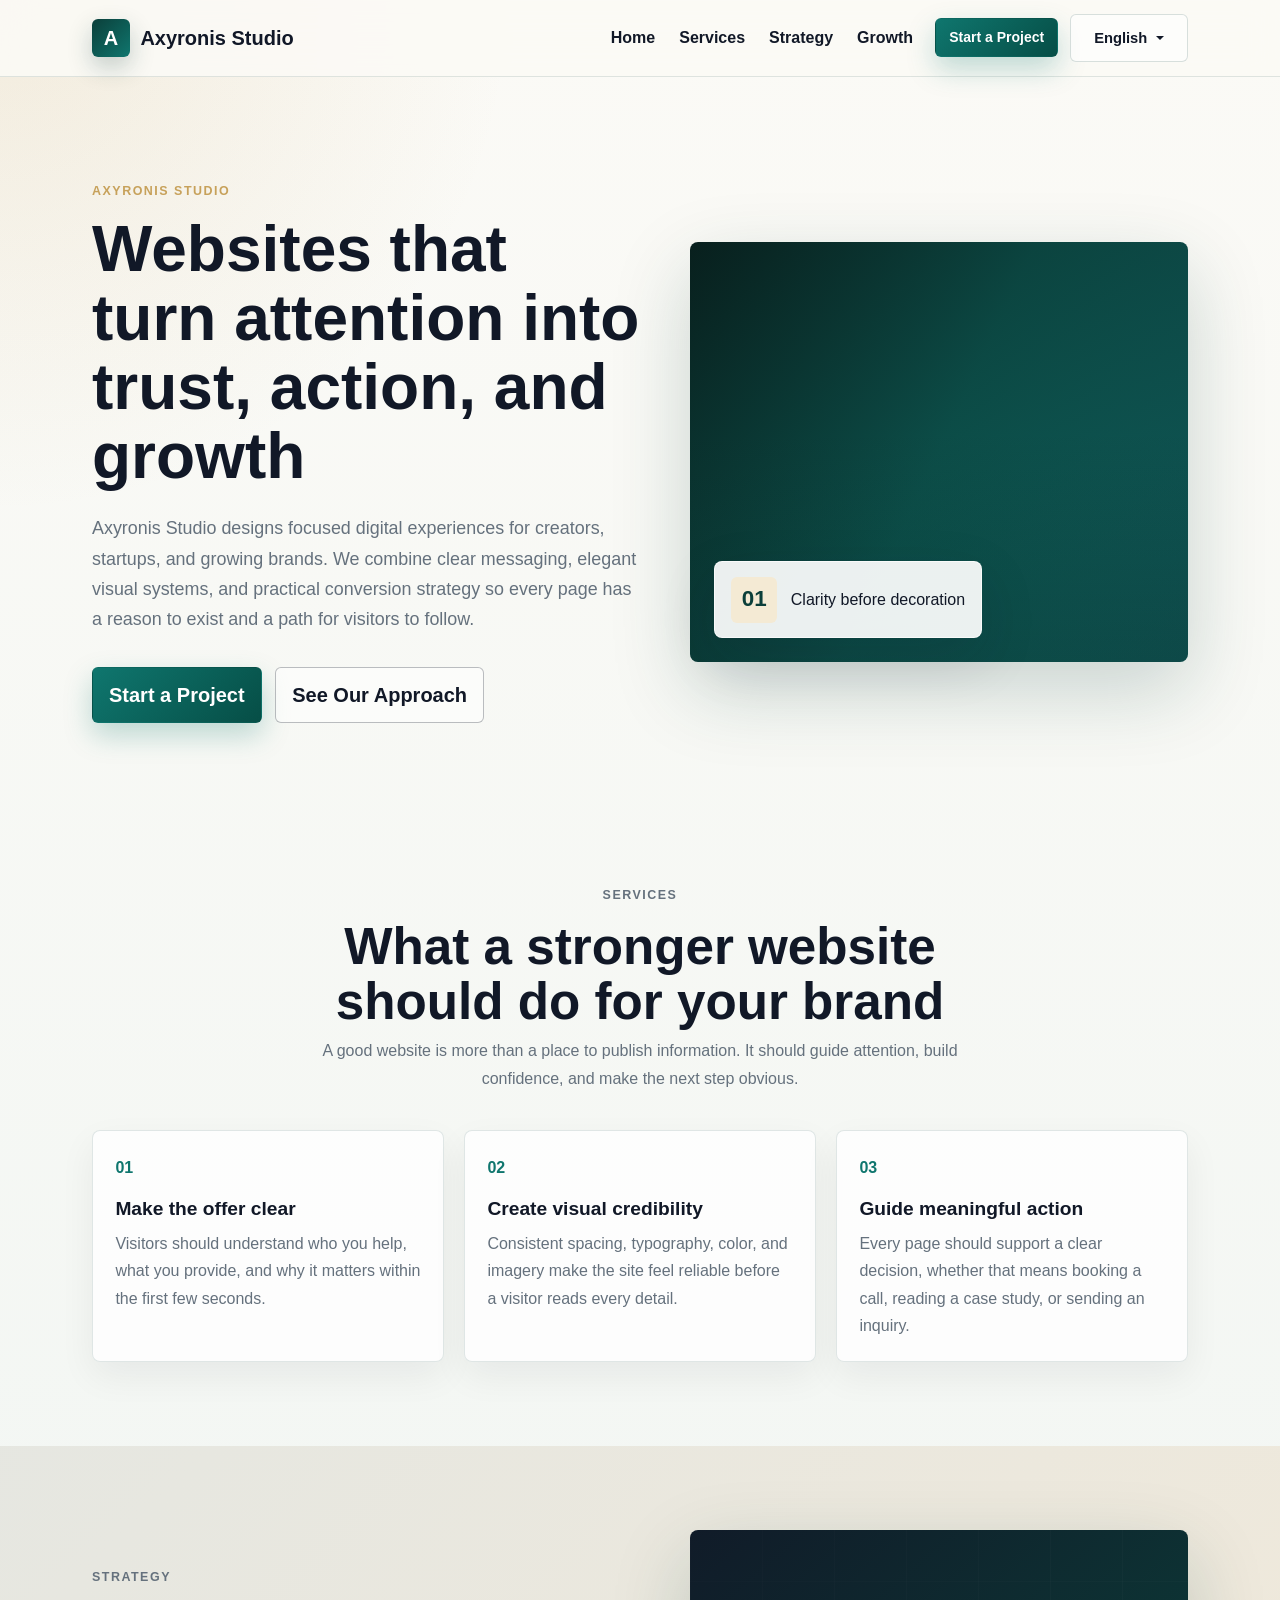
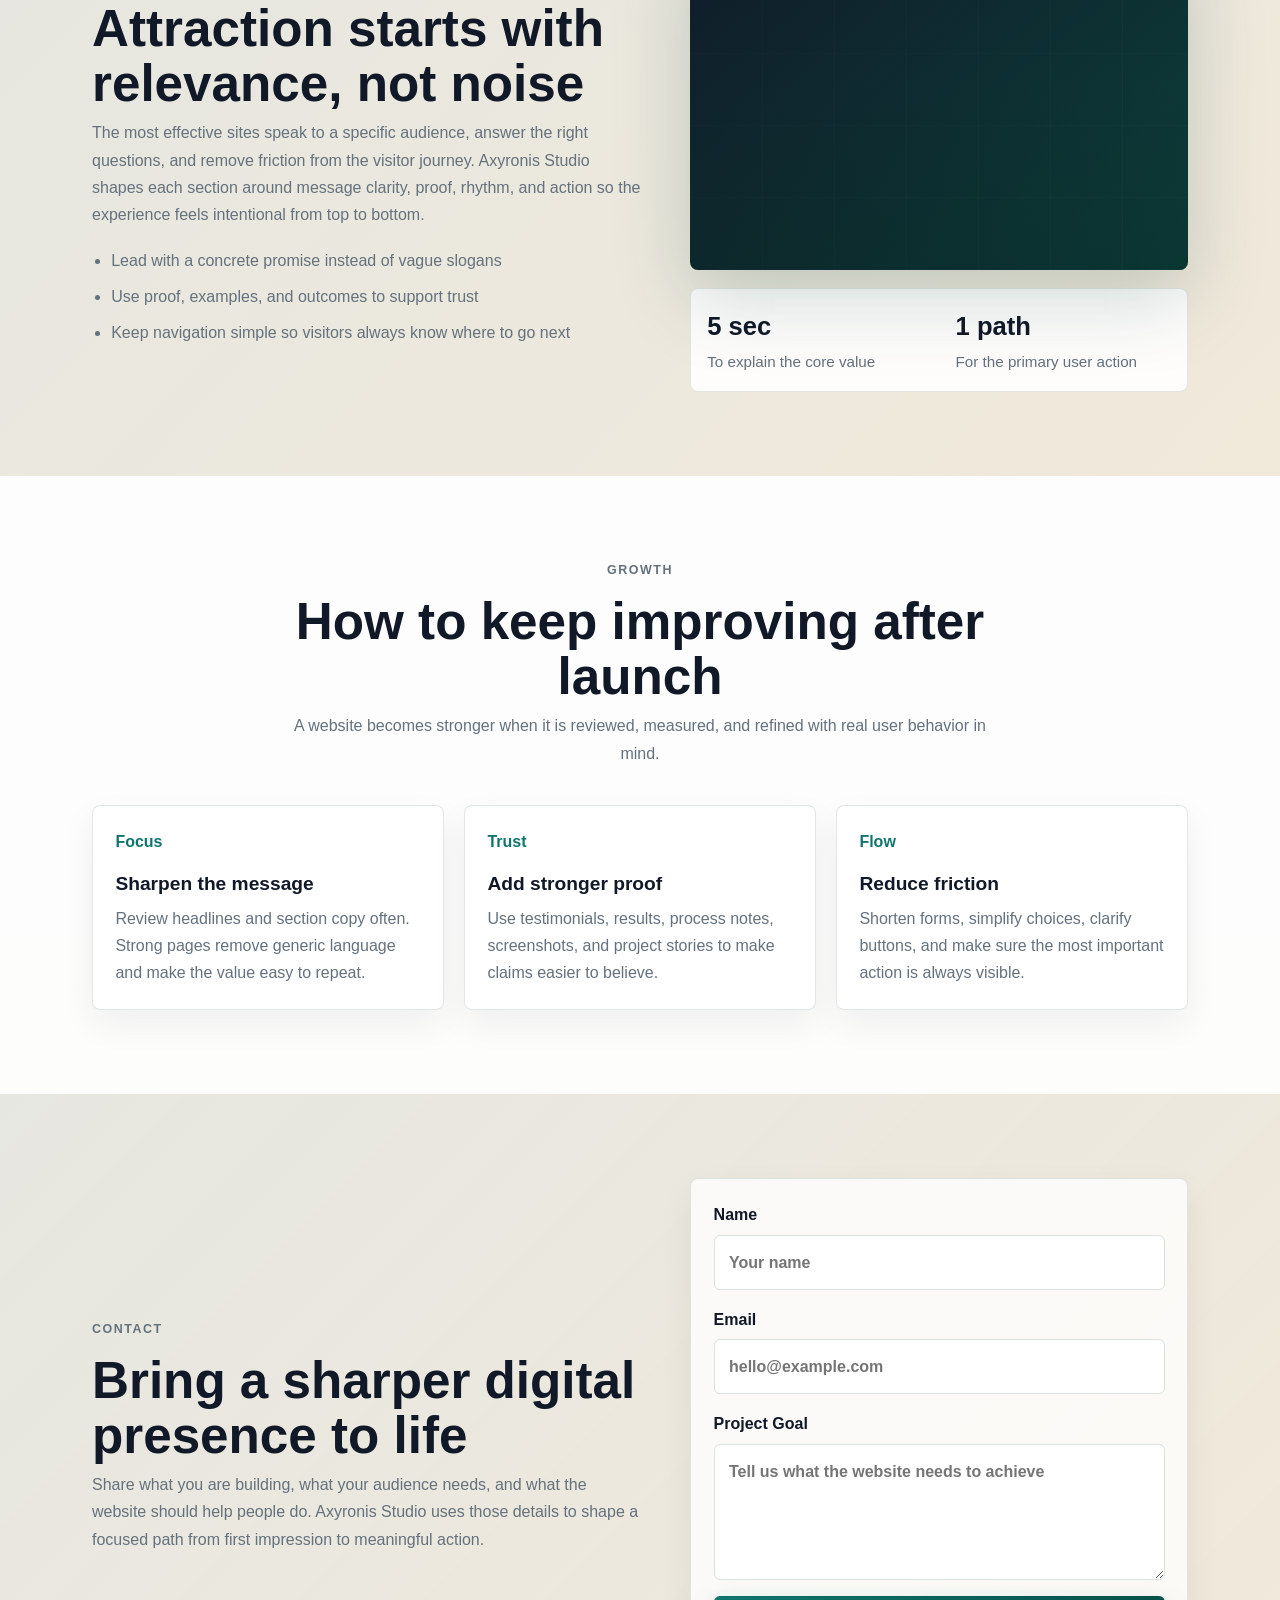
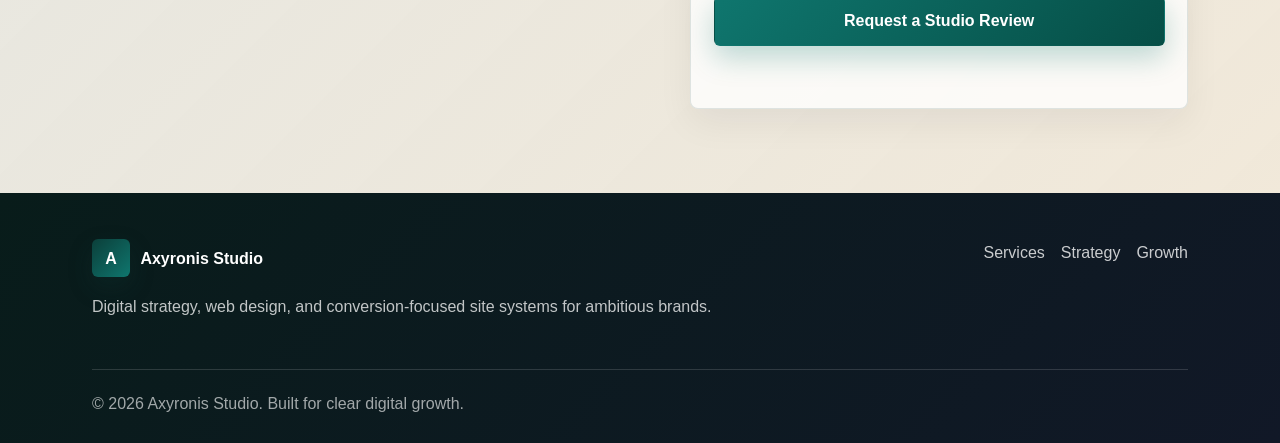
==== docs/index.html @ 4030d5af "Add GitHub Pages live demo" ====
<!DOCTYPE html>
<html lang="en">
<head>
    <meta charset="utf-8" />
    <meta name="viewport" content="width=device-width, initial-scale=1.0" />
    <meta name="description" content="Axyronis Studio helps brands build sharper websites, clearer messaging, and stronger digital experiences." data-i18n-attr="content:meta.description" />
    <title data-i18n-title="meta.title">Digital Web Studio - Axyronis Studio</title>
    <link href="https://cdn.jsdelivr.net/npm/bootstrap@5.3.3/dist/css/bootstrap.min.css" rel="stylesheet" />
    <link rel="stylesheet" href="./css/site.css" />
</head>
<body>
<header class="site-header">
        <nav class="navbar navbar-expand-lg site-nav">
            <div class="container">
                <!-- Brand block: change the logo letter and studio name here. -->
                <a class="navbar-brand brand-mark" href="./">
                    <span class="brand-logo" aria-hidden="true">A</span>
                    <span>Axyronis Studio</span>
                </a>
                <button class="navbar-toggler" type="button" data-bs-toggle="collapse" data-bs-target=".navbar-collapse" aria-controls="navbarSupportedContent"
                        aria-expanded="false" aria-label="Toggle navigation">
                    <span class="navbar-toggler-icon"></span>
                </button>
                <div class="navbar-collapse collapse justify-content-end">
                    <ul class="navbar-nav align-items-lg-center gap-lg-2">
                        <li class="nav-item">
                            <a class="nav-link" href="./" data-i18n="nav.home">Home</a>
                        </li>
                        <li class="nav-item">
                            <a class="nav-link" href="#services" data-i18n="nav.services">Services</a>
                        </li>
                        <li class="nav-item">
                            <a class="nav-link" href="#strategy" data-i18n="nav.strategy">Strategy</a>
                        </li>
                        <li class="nav-item">
                            <a class="nav-link" href="#growth" data-i18n="nav.growth">Growth</a>
                        </li>
                        <li class="nav-item">
                            <a class="btn btn-primary btn-sm nav-cta" href="#contact" data-i18n="nav.cta">Start a Project</a>
                        </li>
                        <li class="nav-item dropdown language-switcher">
                            <!-- Language switcher: the menu options are generated from the translations object in wwwroot/js/site.js. -->
                            <button class="btn language-button dropdown-toggle" type="button" id="languageDropdown" data-bs-toggle="dropdown" aria-expanded="false">
                                <span data-language-current>English</span>
                            </button>
                            <ul class="dropdown-menu dropdown-menu-end language-menu" aria-labelledby="languageDropdown" data-language-menu></ul>
                        </li>
                    </ul>
                </div>
            </div>
        </nav>
    </header>
<main role="main">
<!--
    Page content map:
    - Hero section: main brand promise and primary calls to action.
    - Services section: three core benefits visitors can understand quickly.
    - Strategy section: explains what makes a website more persuasive.
    - Growth section: shows practical ways to improve and maintain a site.
    - Contact section: simple lead form for project inquiries.
    - Translation markers: data-i18n and data-i18n-placeholder connect text to wwwroot/js/site.js.
-->

<section class="hero-section">
    <div class="container">
        <div class="hero-grid">
            <div class="hero-copy">
                <p class="eyebrow">Axyronis Studio</p>
                <!-- Hero headline: replace this when changing the main positioning. -->
                <h1 data-i18n="hero.title">Websites that turn attention into trust, action, and growth</h1>
                <p class="hero-lead" data-i18n="hero.lead">
                    Axyronis Studio designs focused digital experiences for creators, startups, and growing brands.
                    We combine clear messaging, elegant visual systems, and practical conversion strategy so every page
                    has a reason to exist and a path for visitors to follow.
                </p>
                <div class="hero-actions">
                    <a class="btn btn-primary btn-lg" href="#contact" data-i18n="hero.primaryCta">Start a Project</a>
                    <a class="btn btn-outline-dark btn-lg" href="#strategy" data-i18n="hero.secondaryCta">See Our Approach</a>
                </div>
            </div>

            <div class="hero-visual" aria-label="Axyronis Studio workspace preview" data-i18n-attr="aria-label:hero.visualLabel">
                <!-- Hero visual: change .hero-image in site.css to replace this background. -->
                <div class="image-card hero-image"></div>
                <div class="floating-note">
                    <span class="note-number">01</span>
                    <span data-i18n="hero.note">Clarity before decoration</span>
                </div>
            </div>
        </div>
    </div>
</section>

<section id="services" class="section-block">
    <div class="container">
        <div class="section-heading">
            <p class="eyebrow" data-i18n="services.eyebrow">Services</p>
            <!-- Services headline: keep this benefit-driven and easy to scan. -->
            <h2 data-i18n="services.title">What a stronger website should do for your brand</h2>
            <p data-i18n="services.description">A good website is more than a place to publish information. It should guide attention, build confidence, and make the next step obvious.</p>
        </div>

        <div class="feature-grid">
            <!-- Service cards: duplicate or rewrite these cards to match the studio offer. -->
            <article class="feature-card">
                <span class="feature-icon">01</span>
                <h3 data-i18n="services.card1.title">Make the offer clear</h3>
                <p data-i18n="services.card1.text">Visitors should understand who you help, what you provide, and why it matters within the first few seconds.</p>
            </article>
            <article class="feature-card">
                <span class="feature-icon">02</span>
                <h3 data-i18n="services.card2.title">Create visual credibility</h3>
                <p data-i18n="services.card2.text">Consistent spacing, typography, color, and imagery make the site feel reliable before a visitor reads every detail.</p>
            </article>
            <article class="feature-card">
                <span class="feature-icon">03</span>
                <h3 data-i18n="services.card3.title">Guide meaningful action</h3>
                <p data-i18n="services.card3.text">Every page should support a clear decision, whether that means booking a call, reading a case study, or sending an inquiry.</p>
            </article>
        </div>
    </div>
</section>

<section id="strategy" class="section-block showcase-section">
    <div class="container">
        <div class="showcase-grid">
            <div>
                <p class="eyebrow" data-i18n="strategy.eyebrow">Strategy</p>
                <!-- Strategy section: explain how the website attracts and keeps attention. -->
                <h2 data-i18n="strategy.title">Attraction starts with relevance, not noise</h2>
                <p data-i18n="strategy.description">
                    The most effective sites speak to a specific audience, answer the right questions,
                    and remove friction from the visitor journey. Axyronis Studio shapes each section around
                    message clarity, proof, rhythm, and action so the experience feels intentional from top to bottom.
                </p>
                <ul class="check-list">
                    <li data-i18n="strategy.point1">Lead with a concrete promise instead of vague slogans</li>
                    <li data-i18n="strategy.point2">Use proof, examples, and outcomes to support trust</li>
                    <li data-i18n="strategy.point3">Keep navigation simple so visitors always know where to go next</li>
                </ul>
            </div>
            <div class="showcase-panel">
                <!-- Strategy visual: change .showcase-image in site.css to replace this background. -->
                <div class="image-card showcase-image"></div>
                <div class="metric-row">
                    <div>
                        <strong data-i18n="strategy.metric1.value">5 sec</strong>
                        <span data-i18n="strategy.metric1.label">To explain the core value</span>
                    </div>
                    <div>
                        <strong data-i18n="strategy.metric2.value">1 path</strong>
                        <span data-i18n="strategy.metric2.label">For the primary user action</span>
                    </div>
                </div>
            </div>
        </div>
    </div>
</section>

<section id="growth" class="section-block process-section">
    <div class="container">
        <div class="section-heading">
            <p class="eyebrow" data-i18n="growth.eyebrow">Growth</p>
            <h2 data-i18n="growth.title">How to keep improving after launch</h2>
            <p data-i18n="growth.description">A website becomes stronger when it is reviewed, measured, and refined with real user behavior in mind.</p>
        </div>

        <div class="process-grid">
            <!-- Growth cards: these describe ongoing improvement principles for a real studio site. -->
            <article>
                <span data-i18n="growth.card1.kicker">Focus</span>
                <h3 data-i18n="growth.card1.title">Sharpen the message</h3>
                <p data-i18n="growth.card1.text">Review headlines and section copy often. Strong pages remove generic language and make the value easy to repeat.</p>
            </article>
            <article>
                <span data-i18n="growth.card2.kicker">Trust</span>
                <h3 data-i18n="growth.card2.title">Add stronger proof</h3>
                <p data-i18n="growth.card2.text">Use testimonials, results, process notes, screenshots, and project stories to make claims easier to believe.</p>
            </article>
            <article>
                <span data-i18n="growth.card3.kicker">Flow</span>
                <h3 data-i18n="growth.card3.title">Reduce friction</h3>
                <p data-i18n="growth.card3.text">Shorten forms, simplify choices, clarify buttons, and make sure the most important action is always visible.</p>
            </article>
        </div>
    </div>
</section>

<section id="contact" class="section-block contact-section">
    <div class="container">
        <div class="contact-grid">
            <div>
                <p class="eyebrow" data-i18n="contact.eyebrow">Contact</p>
                <!-- Contact section: describe the inquiry experience and expected project fit. -->
                <h2 data-i18n="contact.title">Bring a sharper digital presence to life</h2>
                <p data-i18n="contact.description">
                    Share what you are building, what your audience needs, and what the website should help people do.
                    Axyronis Studio uses those details to shape a focused path from first impression to meaningful action.
                </p>
            </div>

            <form class="contact-form" data-template-form>
                <!-- Demo form fields: connect these to a backend when real submissions are needed. -->
                <label>
                    <span data-i18n="contact.form.name">Name</span>
                    <input type="text" name="name" placeholder="Your name" data-i18n-placeholder="contact.form.namePlaceholder" required />
                </label>
                <label>
                    <span data-i18n="contact.form.email">Email</span>
                    <input type="email" name="email" placeholder="hello@example.com" data-i18n-placeholder="contact.form.emailPlaceholder" required />
                </label>
                <label>
                    <span data-i18n="contact.form.goal">Project Goal</span>
                    <textarea name="message" rows="4" placeholder="Tell us what the website needs to achieve" data-i18n-placeholder="contact.form.goalPlaceholder"></textarea>
                </label>
                <button class="btn btn-primary" type="submit" data-i18n="contact.form.submit">Request a Studio Review</button>
                <p class="form-message" role="status" aria-live="polite"></p>
            </form>
        </div>
    </div>
</section>
</main>
<footer class="site-footer">
        <div class="container">
            <div class="footer-grid">
                <div>
                    <!-- Footer brand block: keep this aligned with the header brand. -->
                    <a class="brand-mark footer-brand" href="./">
                        <span class="brand-logo" aria-hidden="true">A</span>
                        <span>Axyronis Studio</span>
                    </a>
                    <p data-i18n="footer.description">Digital strategy, web design, and conversion-focused site systems for ambitious brands.</p>
                </div>
                <div class="footer-links">
                    <a href="#services" data-i18n="nav.services">Services</a>
                    <a href="#strategy" data-i18n="nav.strategy">Strategy</a>
                    <a href="#growth" data-i18n="nav.growth">Growth</a>
                </div>
            </div>
            <div class="footer-bottom">
                <!-- Copyright line: update the year or legal name if needed. -->
                <span data-i18n="footer.copyright">&copy; 2026 Axyronis Studio. Built for clear digital growth.</span>
            </div>
        </div>
    </footer>
<script src="https://cdn.jsdelivr.net/npm/bootstrap@5.3.3/dist/js/bootstrap.bundle.min.js"></script>
<script src="./js/site.js"></script>
</body>
</html>
---- docs/css/site.css ----
/* =========================================================
   Axyronis Studio
   Theme file: update colors, layout width, image backgrounds, and responsive spacing here.
   ========================================================= */

:root {
  /* Theme colors: change these variables to rebrand the full site quickly. */
  --color-primary: #0f766e;
  --color-primary-dark: #0b3f3a;
  --color-accent: #c7a15a;
  --color-ink: #111827;
  --color-muted: #65717d;
  --color-surface: #ffffff;
  --color-surface-rich: #f8f5ef;
  --color-soft: #eef3f1;
  --color-line: #d9e2de;
  --color-gold-soft: #f4ead4;
  --shadow-soft: 0 20px 56px rgba(17, 24, 39, 0.14);
  --shadow-rich: 0 28px 80px rgba(15, 63, 58, 0.2);
  --radius-lg: 8px;
  --radius-md: 6px;
  --container-width: 1120px;
}

html {
  font-size: 16px;
  scroll-behavior: smooth;
}

body {
  background:
    radial-gradient(circle at top left, rgba(199, 161, 90, 0.16), transparent 32rem),
    linear-gradient(180deg, #fbfaf6 0%, #f2f6f3 48%, #fbfaf6 100%);
  color: var(--color-ink);
  font-family: "Segoe UI", Arial, sans-serif;
  line-height: 1.7;
  margin: 0;
}

img {
  display: block;
  max-width: 100%;
}

a {
  color: var(--color-primary);
  text-decoration: none;
}

a:hover {
  color: var(--color-primary-dark);
}

code {
  color: var(--color-primary-dark);
}

.container {
  max-width: var(--container-width);
}

.btn {
  border-radius: var(--radius-md);
  font-weight: 700;
  letter-spacing: 0;
  padding: 0.75rem 1rem;
}

.btn-sm {
  padding: 0.5rem 0.8rem;
}

.btn-primary {
  background: linear-gradient(135deg, var(--color-primary), #064e46);
  border-color: transparent;
  box-shadow: 0 12px 28px rgba(15, 118, 110, 0.26);
  color: #fff;
}

.btn-primary:hover,
.btn-primary:focus {
  background: linear-gradient(135deg, #12877e, var(--color-primary-dark));
  border-color: transparent;
  color: #fff;
  transform: translateY(-1px);
}

.btn-outline-dark {
  background: rgba(255, 255, 255, 0.52);
  border-color: rgba(17, 24, 39, 0.28);
  color: var(--color-ink);
}

.btn-outline-dark:hover,
.btn-outline-dark:focus {
  background: var(--color-ink);
  border-color: var(--color-ink);
  color: #fff;
}

.site-header {
  background: rgba(251, 250, 246, 0.9);
  border-bottom: 1px solid rgba(15, 63, 58, 0.12);
  backdrop-filter: blur(18px);
  position: sticky;
  top: 0;
  z-index: 20;
}

.site-nav {
  min-height: 76px;
}

.brand-mark {
  align-items: center;
  color: var(--color-ink);
  display: inline-flex;
  font-weight: 800;
  gap: 0.65rem;
}

.brand-logo {
  align-items: center;
  background: linear-gradient(135deg, var(--color-primary-dark), var(--color-primary));
  border-radius: var(--radius-md);
  box-shadow: 0 10px 24px rgba(15, 63, 58, 0.24);
  color: #fff;
  display: inline-flex;
  height: 38px;
  justify-content: center;
  width: 38px;
}

.navbar-toggler {
  border-color: var(--color-line);
}

.nav-link {
  color: var(--color-ink);
  font-weight: 650;
}

.nav-link:hover {
  color: var(--color-primary);
}

.nav-cta {
  color: #fff;
  margin-left: 0.4rem;
}

.language-switcher {
  margin-left: 0.25rem;
}

.language-button {
  align-items: center;
  background: rgba(255, 255, 255, 0.66);
  border: 1px solid rgba(15, 63, 58, 0.16);
  color: var(--color-ink);
  display: inline-flex;
  font-size: 0.92rem;
  gap: 0.3rem;
  min-width: 118px;
  justify-content: center;
}

.language-button:hover,
.language-button:focus {
  background: #fff;
  border-color: rgba(15, 118, 110, 0.38);
  color: var(--color-primary-dark);
}

.language-menu {
  background: rgba(255, 255, 255, 0.96);
  border: 1px solid rgba(15, 63, 58, 0.14);
  border-radius: var(--radius-lg);
  box-shadow: var(--shadow-soft);
  min-width: 170px;
  padding: 0.35rem;
}

.language-menu .dropdown-item {
  border-radius: var(--radius-md);
  color: var(--color-ink);
  font-weight: 650;
  padding: 0.55rem 0.75rem;
}

.language-menu .dropdown-item:hover,
.language-menu .dropdown-item:focus,
.language-menu .dropdown-item.active {
  background: var(--color-soft);
  color: var(--color-primary-dark);
}

.hero-section {
  padding: 104px 0 78px;
}

.hero-grid,
.showcase-grid,
.contact-grid,
.footer-grid {
  align-items: center;
  display: grid;
  gap: 48px;
  grid-template-columns: 1.05fr 0.95fr;
}

.hero-copy h1,
.section-heading h2,
.showcase-grid h2,
.contact-grid h2,
.guide-hero h1 {
  font-weight: 850;
  letter-spacing: 0;
  line-height: 1.08;
}

.hero-copy h1 {
  font-size: clamp(2.4rem, 5vw, 4.8rem);
  max-width: 780px;
}

.hero-lead {
  color: var(--color-muted);
  font-size: 1.12rem;
  margin: 1.35rem 0 0;
  max-width: 650px;
}

.hero-actions {
  display: flex;
  flex-wrap: wrap;
  gap: 0.85rem;
  margin-top: 2rem;
}

.eyebrow {
  color: var(--color-accent);
  font-size: 0.78rem;
  font-weight: 800;
  letter-spacing: 0.12em;
  margin-bottom: 0.8rem;
  text-transform: uppercase;
}

.hero-visual,
.showcase-panel {
  position: relative;
}

.image-card {
  background-position: center;
  background-size: cover;
  border-radius: var(--radius-lg);
  box-shadow: var(--shadow-rich);
  min-height: 420px;
  overflow: hidden;
  position: relative;
}

.image-card::after {
  background: linear-gradient(180deg, transparent 45%, rgba(8, 28, 26, 0.25));
  content: "";
  inset: 0;
  position: absolute;
}

/* Hero visual: replace this CSS artwork with background-image when using your own brand image. */
.hero-image {
  background:
    linear-gradient(135deg, rgba(8, 28, 26, 0.9), rgba(15, 118, 110, 0.68)),
    radial-gradient(circle at 24% 24%, rgba(199, 161, 90, 0.92), transparent 0 9%, transparent 10%),
    radial-gradient(circle at 72% 34%, rgba(255, 255, 255, 0.64), transparent 0 7%, transparent 8%),
    linear-gradient(115deg, #0b3f3a 0%, #0f766e 50%, #111827 100%);
}

/* Strategy visual: replace this CSS artwork with a project, planning, or process image. */
.showcase-image {
  background:
    linear-gradient(140deg, rgba(17, 24, 39, 0.92), rgba(11, 63, 58, 0.78)),
    repeating-linear-gradient(90deg, rgba(255, 255, 255, 0.12) 0 1px, transparent 1px 72px),
    repeating-linear-gradient(0deg, rgba(255, 255, 255, 0.1) 0 1px, transparent 1px 72px),
    radial-gradient(circle at 70% 28%, rgba(199, 161, 90, 0.72), transparent 0 13%, transparent 14%),
    #0b3f3a;
  min-height: 340px;
}

.floating-note {
  align-items: center;
  background: rgba(255, 255, 255, 0.92);
  border: 1px solid rgba(255, 255, 255, 0.72);
  border-radius: var(--radius-lg);
  bottom: 24px;
  box-shadow: var(--shadow-soft);
  display: flex;
  gap: 0.85rem;
  left: 24px;
  padding: 0.9rem 1rem;
  position: absolute;
}

.note-number {
  align-items: center;
  background: var(--color-gold-soft);
  border-radius: var(--radius-md);
  color: var(--color-primary-dark);
  display: inline-flex;
  font-size: 1.4rem;
  font-weight: 850;
  height: 46px;
  justify-content: center;
  width: 46px;
}

.section-block {
  padding: 84px 0;
}

.section-heading {
  margin: 0 auto 2.4rem;
  max-width: 720px;
  text-align: center;
}

.section-heading h2,
.showcase-grid h2,
.contact-grid h2 {
  font-size: clamp(2rem, 4vw, 3.2rem);
}

.section-heading p,
.showcase-grid p,
.contact-grid p,
.guide-hero p {
  color: var(--color-muted);
}

.feature-grid,
.process-grid,
.guide-layout {
  display: grid;
  gap: 20px;
  grid-template-columns: repeat(3, minmax(0, 1fr));
}

.feature-card,
.process-grid article,
.guide-card,
.contact-form {
  background: rgba(255, 255, 255, 0.78);
  border: 1px solid rgba(15, 63, 58, 0.12);
  border-radius: var(--radius-lg);
  box-shadow: 0 14px 36px rgba(17, 24, 39, 0.06);
  padding: 1.4rem;
}

.feature-card h3,
.process-grid h3,
.guide-card h2 {
  font-size: 1.2rem;
  font-weight: 800;
  margin-bottom: 0.65rem;
}

.feature-card p,
.process-grid p {
  color: var(--color-muted);
  margin-bottom: 0;
}

.feature-icon,
.process-grid span {
  color: var(--color-primary);
  display: inline-block;
  font-weight: 850;
  margin-bottom: 1rem;
}

.showcase-section,
.contact-section {
  background:
    linear-gradient(135deg, rgba(15, 63, 58, 0.08), rgba(199, 161, 90, 0.14)),
    var(--color-surface-rich);
}

.check-list,
.guide-list {
  color: var(--color-muted);
  margin: 1.2rem 0 0;
  padding-left: 1.2rem;
}

.check-list li,
.guide-list li {
  margin-bottom: 0.55rem;
}

.metric-row {
  background: rgba(255, 255, 255, 0.9);
  border: 1px solid rgba(15, 63, 58, 0.12);
  border-radius: var(--radius-lg);
  display: grid;
  gap: 1px;
  grid-template-columns: repeat(2, 1fr);
  margin-top: 18px;
  overflow: hidden;
}

.metric-row div {
  padding: 1rem;
}

.metric-row strong {
  display: block;
  font-size: 1.6rem;
  font-weight: 850;
}

.metric-row span {
  color: var(--color-muted);
  display: block;
  font-size: 0.95rem;
}

.process-section {
  background: rgba(255, 255, 255, 0.76);
}

.contact-form {
  display: grid;
  gap: 1rem;
}

.contact-form label {
  color: var(--color-ink);
  display: grid;
  font-weight: 750;
  gap: 0.4rem;
}

.contact-form input,
.contact-form textarea {
  border: 1px solid var(--color-line);
  border-radius: var(--radius-md);
  color: var(--color-ink);
  font: inherit;
  padding: 0.8rem 0.9rem;
}

.contact-form input:focus,
.contact-form textarea:focus {
  border-color: var(--color-primary);
  box-shadow: 0 0 0 0.2rem rgba(15, 118, 110, 0.18);
  outline: 0;
}

.form-message {
  color: var(--color-primary-dark);
  font-weight: 700;
  margin: 0;
  min-height: 1.5rem;
}

.guide-hero {
  background:
    linear-gradient(135deg, rgba(15, 63, 58, 0.1), rgba(199, 161, 90, 0.16)),
    var(--color-surface-rich);
  padding: 80px 0;
}

.guide-hero h1 {
  font-size: clamp(2.2rem, 5vw, 4rem);
}

.guide-layout {
  align-items: start;
  grid-template-columns: repeat(2, minmax(0, 1fr));
}

.site-footer {
  background: linear-gradient(135deg, #081c1a, #111827);
  color: rgba(255, 255, 255, 0.75);
  padding: 46px 0 26px;
}

.footer-grid {
  align-items: start;
  grid-template-columns: 1fr auto;
}

.footer-brand {
  color: #fff;
  margin-bottom: 1rem;
}

.footer-brand:hover {
  color: #fff;
}

.footer-links {
  display: flex;
  flex-wrap: wrap;
  gap: 1rem;
  justify-content: flex-end;
}

.footer-links a {
  color: rgba(255, 255, 255, 0.78);
}

.footer-links a:hover {
  color: #fff;
}

.footer-bottom {
  border-top: 1px solid rgba(255, 255, 255, 0.14);
  color: rgba(255, 255, 255, 0.62);
  margin-top: 32px;
  padding-top: 20px;
}

@media (max-width: 991px) {
  .nav-cta {
    margin: 0.5rem 0 0;
  }

  .hero-grid,
  .showcase-grid,
  .contact-grid,
  .footer-grid,
  .guide-layout {
    grid-template-columns: 1fr;
  }

  .feature-grid,
  .process-grid {
    grid-template-columns: 1fr;
  }

  .hero-section {
    padding-top: 64px;
  }

  .image-card {
    min-height: 320px;
  }

  .footer-links {
    justify-content: flex-start;
  }
}

@media (max-width: 575px) {
  .hero-section,
  .section-block,
  .guide-hero {
    padding: 56px 0;
  }

  .hero-actions {
    align-items: stretch;
    flex-direction: column;
  }

  .hero-actions .btn {
    width: 100%;
  }

  .floating-note {
    align-items: flex-start;
    bottom: 12px;
    left: 12px;
    right: 12px;
  }

  .metric-row {
    grid-template-columns: 1fr;
  }
}
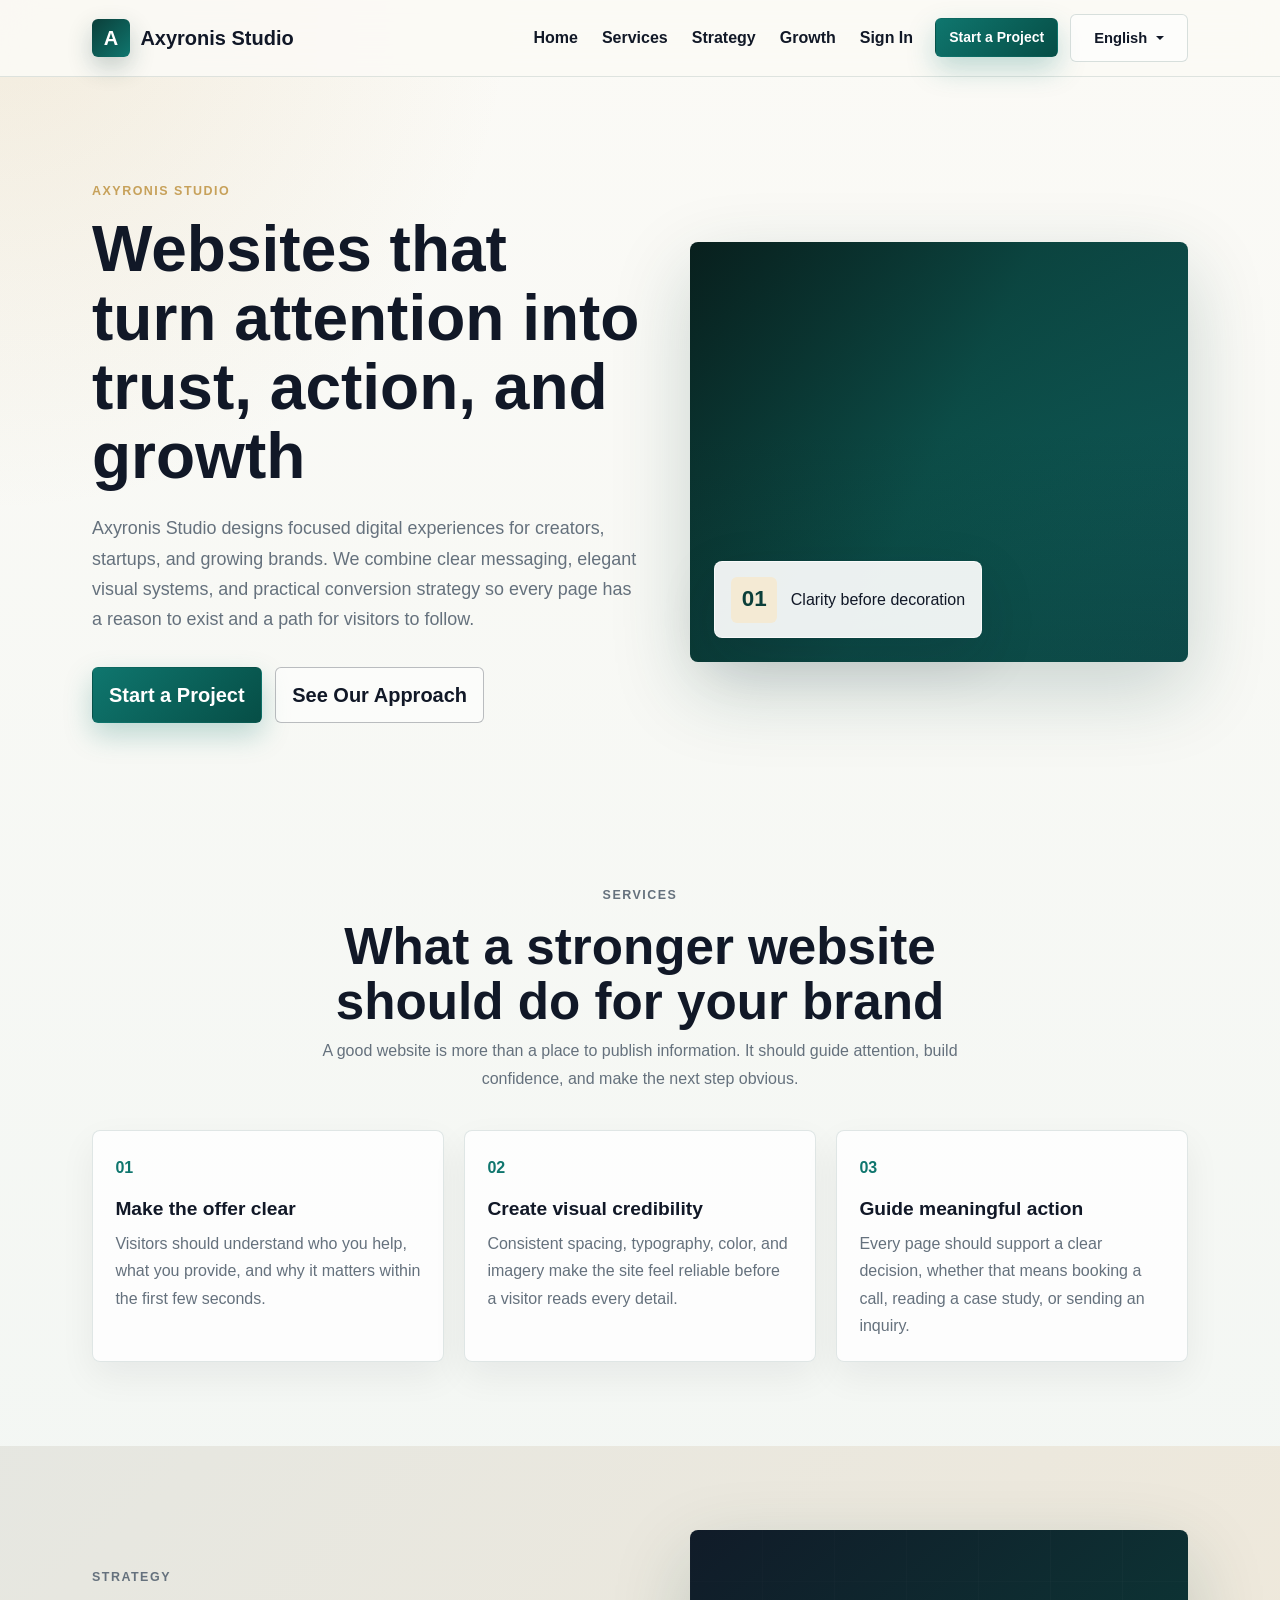
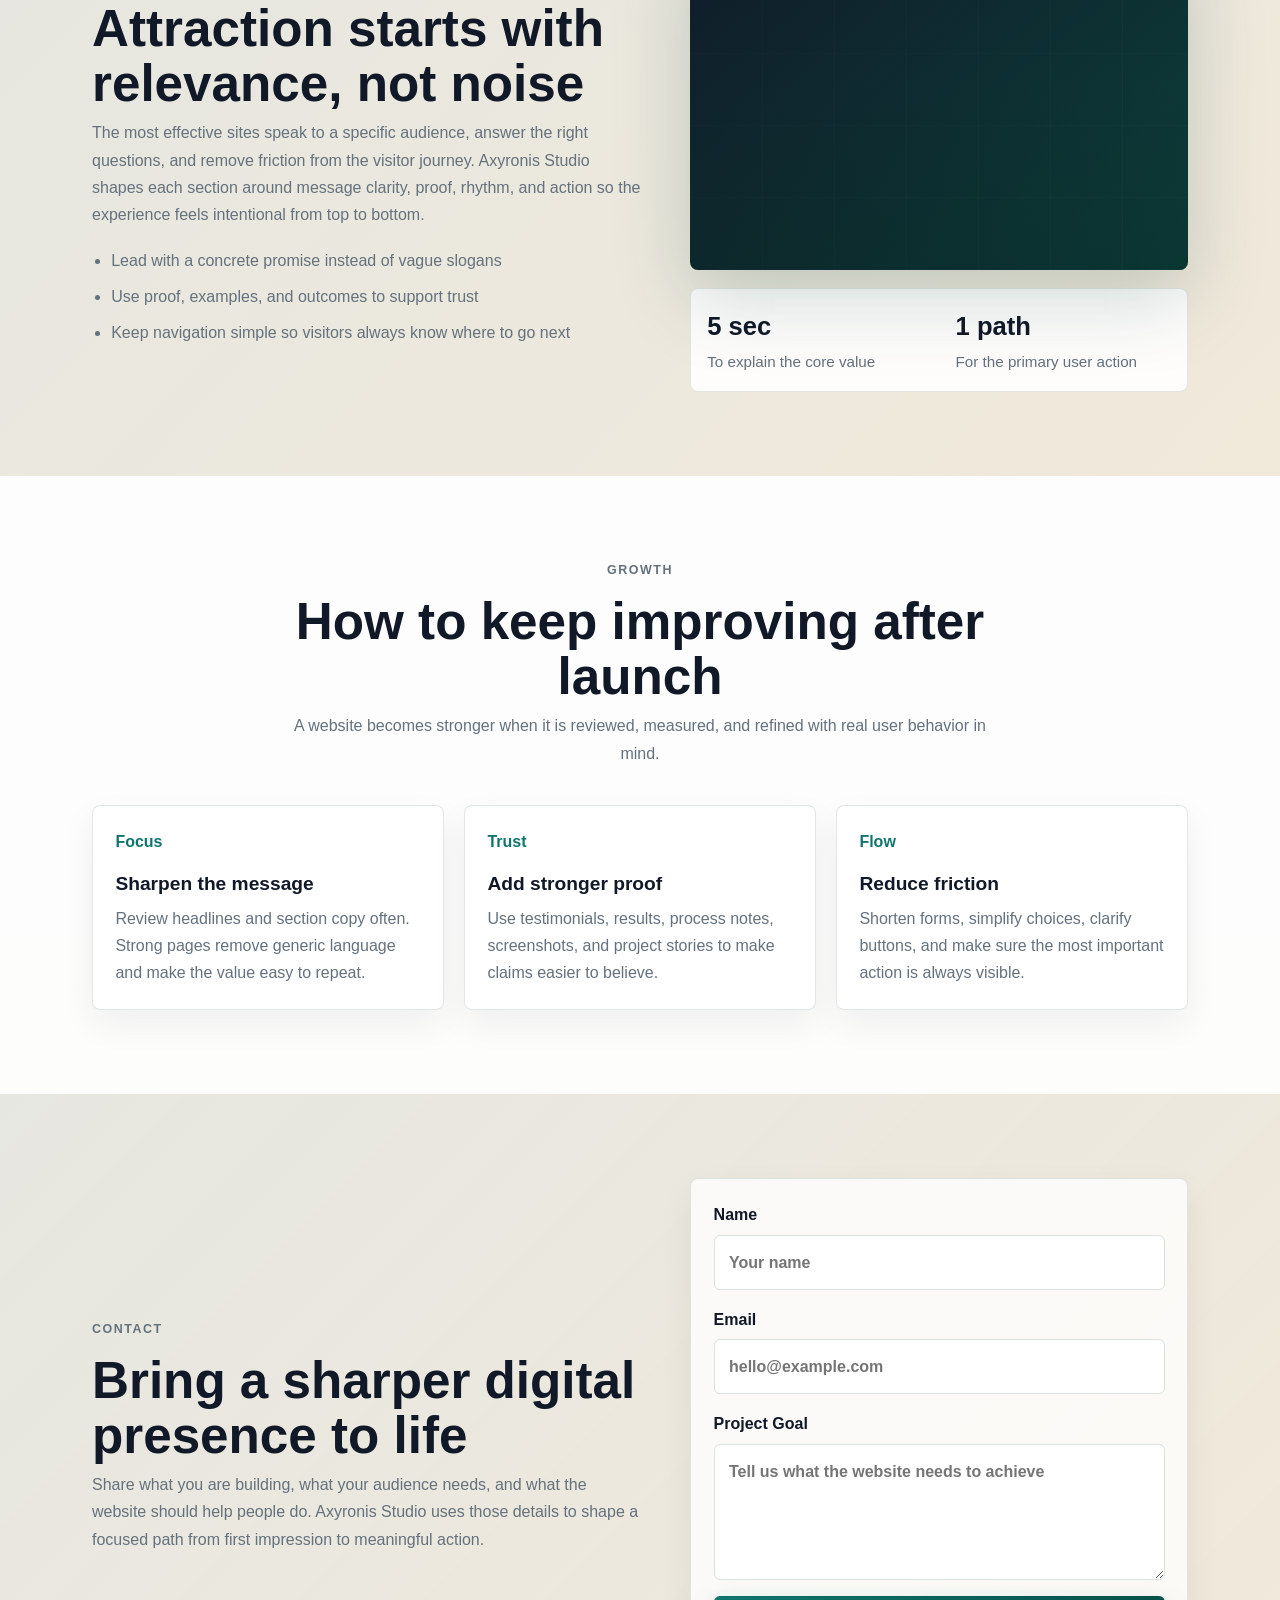
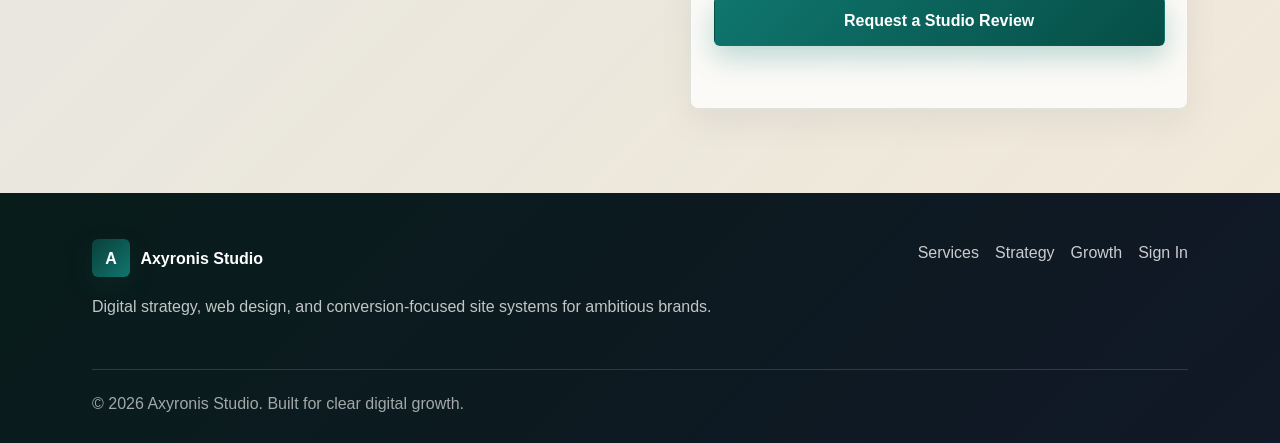
==== commit 90347282: "Add demo sign-in page and auth guide" ====
--- a/docs/index.html
+++ b/docs/index.html
@@ -27,16 +27,19 @@
                             <a class="nav-link" href="./" data-i18n="nav.home">Home</a>
                         </li>
                         <li class="nav-item">
-                            <a class="nav-link" href="#services" data-i18n="nav.services">Services</a>
-                        </li>
-                        <li class="nav-item">
-                            <a class="nav-link" href="#strategy" data-i18n="nav.strategy">Strategy</a>
-                        </li>
-                        <li class="nav-item">
-                            <a class="nav-link" href="#growth" data-i18n="nav.growth">Growth</a>
-                        </li>
-                        <li class="nav-item">
-                            <a class="btn btn-primary btn-sm nav-cta" href="#contact" data-i18n="nav.cta">Start a Project</a>
+                            <a class="nav-link" href="./#services" data-i18n="nav.services">Services</a>
+                        </li>
+                        <li class="nav-item">
+                            <a class="nav-link" href="./#strategy" data-i18n="nav.strategy">Strategy</a>
+                        </li>
+                        <li class="nav-item">
+                            <a class="nav-link" href="./#growth" data-i18n="nav.growth">Growth</a>
+                        </li>
+                        <li class="nav-item">
+                            <a class="nav-link" href="./login.html" data-i18n="nav.login">Sign In</a>
+                        </li>
+                        <li class="nav-item">
+                            <a class="btn btn-primary btn-sm nav-cta" href="./#contact" data-i18n="nav.cta">Start a Project</a>
                         </li>
                         <li class="nav-item dropdown language-switcher">
                             <!-- Language switcher: the menu options are generated from the translations object in wwwroot/js/site.js. -->
@@ -232,9 +235,10 @@
                     <p data-i18n="footer.description">Digital strategy, web design, and conversion-focused site systems for ambitious brands.</p>
                 </div>
                 <div class="footer-links">
-                    <a href="#services" data-i18n="nav.services">Services</a>
-                    <a href="#strategy" data-i18n="nav.strategy">Strategy</a>
-                    <a href="#growth" data-i18n="nav.growth">Growth</a>
+                    <a href="./#services" data-i18n="nav.services">Services</a>
+                    <a href="./#strategy" data-i18n="nav.strategy">Strategy</a>
+                    <a href="./#growth" data-i18n="nav.growth">Growth</a>
+                    <a href="./login.html" data-i18n="nav.login">Sign In</a>
                 </div>
             </div>
             <div class="footer-bottom">
--- a/docs/css/site.css
+++ b/docs/css/site.css
@@ -481,6 +481,206 @@
   grid-template-columns: repeat(2, minmax(0, 1fr));
 }
 
+.auth-section {
+  padding: 86px 0;
+}
+
+.auth-grid {
+  align-items: center;
+  display: grid;
+  gap: 52px;
+  grid-template-columns: 1fr 0.88fr;
+}
+
+.auth-copy h1 {
+  font-size: clamp(2.35rem, 4.8vw, 4.35rem);
+  font-weight: 850;
+  letter-spacing: 0;
+  line-height: 1.08;
+  max-width: 720px;
+}
+
+.auth-copy > p:not(.eyebrow) {
+  color: var(--color-muted);
+  font-size: 1.08rem;
+  margin-top: 1.2rem;
+  max-width: 680px;
+}
+
+.auth-proof-grid {
+  display: grid;
+  gap: 16px;
+  grid-template-columns: repeat(2, minmax(0, 1fr));
+  margin-top: 2rem;
+}
+
+.auth-proof-grid article {
+  background: rgba(255, 255, 255, 0.72);
+  border: 1px solid rgba(15, 63, 58, 0.12);
+  border-radius: var(--radius-lg);
+  padding: 1.1rem;
+}
+
+.auth-proof-grid span {
+  color: var(--color-accent);
+  display: block;
+  font-size: 0.76rem;
+  font-weight: 850;
+  margin-bottom: 0.35rem;
+  text-transform: uppercase;
+}
+
+.auth-proof-grid strong {
+  display: block;
+  font-size: 1.02rem;
+  margin-bottom: 0.35rem;
+}
+
+.auth-proof-grid p {
+  color: var(--color-muted);
+  margin: 0;
+}
+
+.auth-panel {
+  background:
+    linear-gradient(180deg, rgba(255, 255, 255, 0.94), rgba(255, 255, 255, 0.82)),
+    var(--color-surface);
+  border: 1px solid rgba(15, 63, 58, 0.14);
+  border-radius: var(--radius-lg);
+  box-shadow: var(--shadow-rich);
+  padding: 1.5rem;
+}
+
+.auth-panel-header {
+  align-items: center;
+  display: flex;
+  gap: 0.95rem;
+  margin-bottom: 1.35rem;
+}
+
+.auth-panel-header h2 {
+  font-size: 1.35rem;
+  font-weight: 850;
+  margin: 0;
+}
+
+.auth-panel-header p,
+.auth-note {
+  color: var(--color-muted);
+  margin: 0;
+}
+
+.provider-stack,
+.auth-form {
+  display: grid;
+  gap: 0.8rem;
+}
+
+.provider-button {
+  align-items: center;
+  background: #fff;
+  border: 1px solid rgba(15, 63, 58, 0.16);
+  border-radius: var(--radius-md);
+  color: var(--color-ink);
+  display: flex;
+  font: inherit;
+  font-weight: 780;
+  gap: 0.75rem;
+  min-height: 52px;
+  padding: 0.78rem 0.9rem;
+  text-align: left;
+  width: 100%;
+}
+
+.provider-button:hover,
+.provider-button:focus {
+  border-color: rgba(15, 118, 110, 0.38);
+  box-shadow: 0 10px 24px rgba(17, 24, 39, 0.08);
+  outline: 0;
+  transform: translateY(-1px);
+}
+
+.google-provider {
+  border-color: rgba(15, 118, 110, 0.28);
+}
+
+.provider-icon {
+  align-items: center;
+  background: var(--color-soft);
+  border-radius: var(--radius-md);
+  color: var(--color-primary-dark);
+  display: inline-flex;
+  flex: 0 0 34px;
+  font-size: 0.86rem;
+  font-weight: 850;
+  height: 34px;
+  justify-content: center;
+  width: 34px;
+}
+
+.auth-divider {
+  align-items: center;
+  color: var(--color-muted);
+  display: grid;
+  font-size: 0.9rem;
+  gap: 0.8rem;
+  grid-template-columns: 1fr auto 1fr;
+  margin: 1.15rem 0;
+}
+
+.auth-divider::before,
+.auth-divider::after {
+  background: var(--color-line);
+  content: "";
+  height: 1px;
+}
+
+.auth-form label {
+  color: var(--color-ink);
+  display: grid;
+  font-weight: 750;
+  gap: 0.4rem;
+}
+
+.auth-form input[type="email"],
+.auth-form input[type="password"] {
+  border: 1px solid var(--color-line);
+  border-radius: var(--radius-md);
+  color: var(--color-ink);
+  font: inherit;
+  padding: 0.8rem 0.9rem;
+}
+
+.auth-form input:focus {
+  border-color: var(--color-primary);
+  box-shadow: 0 0 0 0.2rem rgba(15, 118, 110, 0.18);
+  outline: 0;
+}
+
+.auth-options {
+  align-items: center;
+  display: flex;
+  flex-wrap: wrap;
+  gap: 0.75rem;
+  justify-content: space-between;
+}
+
+.auth-check {
+  align-items: center;
+  display: inline-flex !important;
+  gap: 0.45rem !important;
+}
+
+.auth-submit {
+  width: 100%;
+}
+
+.auth-note {
+  font-size: 0.92rem;
+  margin-top: 1rem;
+  text-align: center;
+}
+
 .site-footer {
   background: linear-gradient(135deg, #081c1a, #111827);
   color: rgba(255, 255, 255, 0.75);
@@ -532,12 +732,14 @@
   .showcase-grid,
   .contact-grid,
   .footer-grid,
-  .guide-layout {
+  .guide-layout,
+  .auth-grid {
     grid-template-columns: 1fr;
   }
 
   .feature-grid,
-  .process-grid {
+  .process-grid,
+  .auth-proof-grid {
     grid-template-columns: 1fr;
   }
 
@@ -580,4 +782,13 @@
   .metric-row {
     grid-template-columns: 1fr;
   }
-}
+
+  .auth-panel {
+    padding: 1rem;
+  }
+
+  .auth-options {
+    align-items: flex-start;
+    flex-direction: column;
+  }
+}
